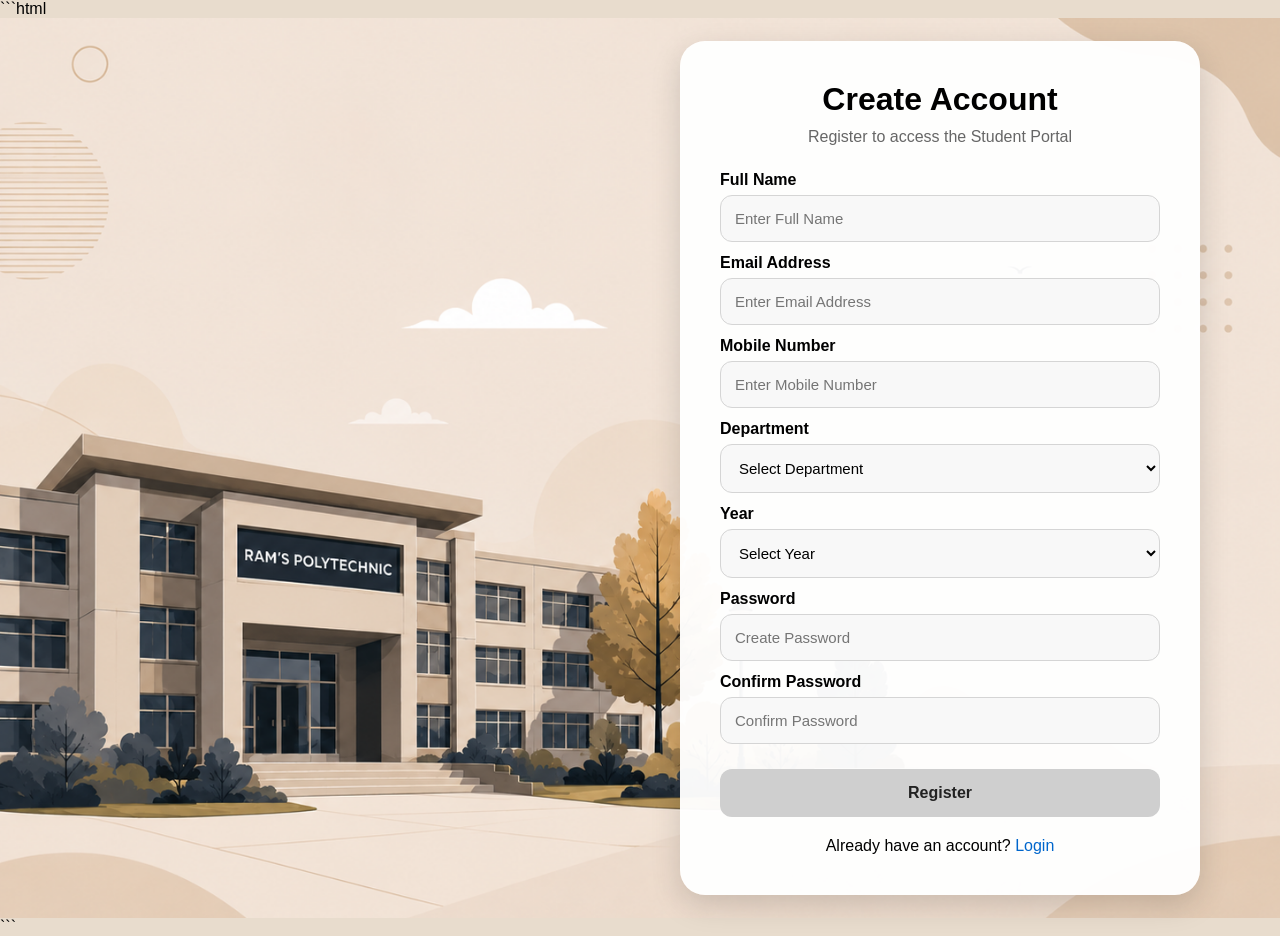
==== register.html @ adf731eb "Add files via upload" ====
```html
<!DOCTYPE html>
<html lang="en">
<head>
    <meta charset="UTF-8">
    <meta name="viewport" content="width=device-width, initial-scale=1.0">
    <title>RAM'S POLYTECHNIC - Registration</title>
    <link rel="stylesheet" href="css/register.css">
</head>
<body>

<section class="container">

    <div class="image-box">
        <img src="images/register-banner.png" alt="Registration Banner">
    </div>

    <div class="card">

        <h2>Create Account</h2>

        <p class="sub-text">
            Register to access the Student Portal
        </p>

        <label>Full Name</label>
        <input type="text" placeholder="Enter Full Name">

        <label>Email Address</label>
        <input type="email" placeholder="Enter Email Address">

        <label>Mobile Number</label>
        <input type="tel" placeholder="Enter Mobile Number">

        <label>Department</label>
        <select>
            <option>Select Department</option>
            <option>Computer Engineering</option>
            <option>Information Technology</option>
            <option>Mechanical Engineering</option>
            <option>Civil Engineering</option>
            <option>Electrical Engineering</option>
        </select>

        <label>Year</label>
        <select>
            <option>Select Year</option>
            <option>First Year</option>
            <option>Second Year</option>
            <option>Third Year</option>
        </select>

        <label>Password</label>
        <input type="password" placeholder="Create Password">

        <label>Confirm Password</label>
        <input type="password" placeholder="Confirm Password">

        <a href="home.html" class="btn">
            Register
        </a>

        <p class="login-link">
            Already have an account?
            <a href="index.html">Login</a>
        </p>

    </div>

</section>

</body>
</html>
```
---- css/register.css ----
*{
    margin:0;
    padding:0;
    box-sizing:border-box;
    font-family:'Poppins',sans-serif;
}

body{
    background:#e8dccd;
    min-height:100vh;
}

.container{
    position:relative;
    width:100%;
    height:100vh;
}

.image-box{
    width:100%;
    height:100vh;
    overflow:hidden;
}

.image-box img{
    width:100%;
    height:100%;
    object-fit:cover;
    display:block;
}

.card{
    position:absolute;
    top:50%;
    right:80px;
    transform:translateY(-50%);

    width:520px;

    background:rgba(255,255,255,0.96);

    padding:40px;
    border-radius:25px;

    box-shadow:0 10px 30px rgba(0,0,0,0.15);
}

.card h2{
    text-align:center;
    margin-bottom:10px;
    font-size:32px;
    font-weight:600;
}

.sub-text{
    text-align:center;
    color:#666;
    margin-bottom:25px;
}

.card label{
    display:block;
    margin-top:12px;
    margin-bottom:6px;
    font-weight:600;
}

.card input,
.card select{
    width:100%;
    padding:14px;
    border:1px solid #d5d5d5;
    border-radius:12px;
    background:#f8f8f8;
    font-size:15px;
}

.card input:focus,
.card select:focus{
    outline:none;
    border-color:#888;
}

.btn{
    display:block;
    width:100%;
    text-align:center;
    text-decoration:none;

    background:#cfcfcf;
    color:#222;

    padding:15px;
    border-radius:12px;

    margin-top:25px;

    font-weight:600;
    transition:0.3s;
}

.btn:hover{
    background:#bdbdbd;
}

.login-link{
    text-align:center;
    margin-top:20px;
}

.login-link a{
    color:#0066cc;
    text-decoration:none;
}

.login-link a:hover{
    text-decoration:underline;
}

@media(max-width:900px){

    .container{
        height:auto;
    }

    .image-box{
        height:300px;
    }

    .card{
        position:static;
        transform:none;

        width:95%;
        margin:20px auto;
    }

}
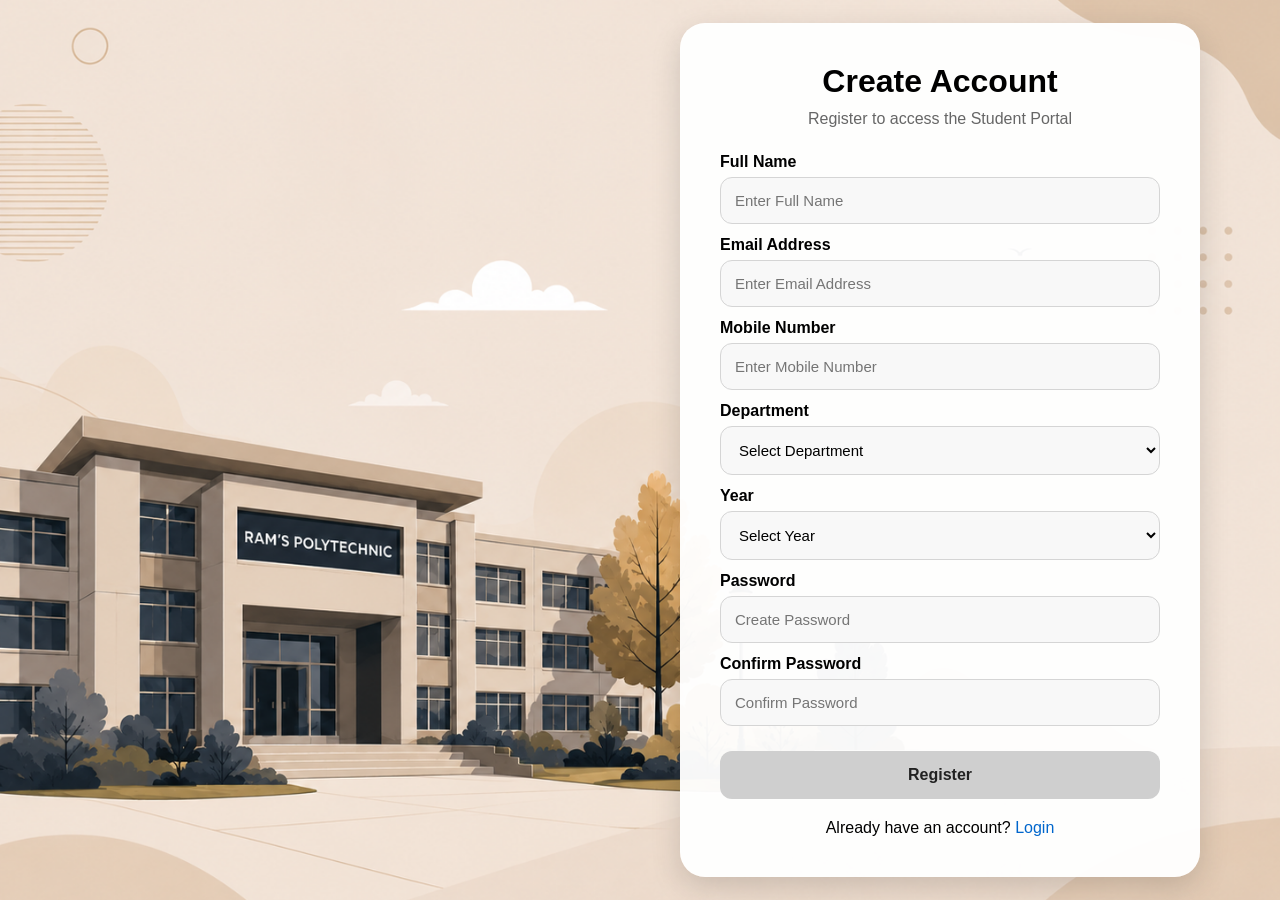
==== commit ac39e503: "Update register.html" ====
--- a/register.html
+++ b/register.html
@@ -1,4 +1,4 @@
-```html
+
 <!DOCTYPE html>
 <html lang="en">
 <head>
@@ -71,4 +71,3 @@
 
 </body>
 </html>
-```
